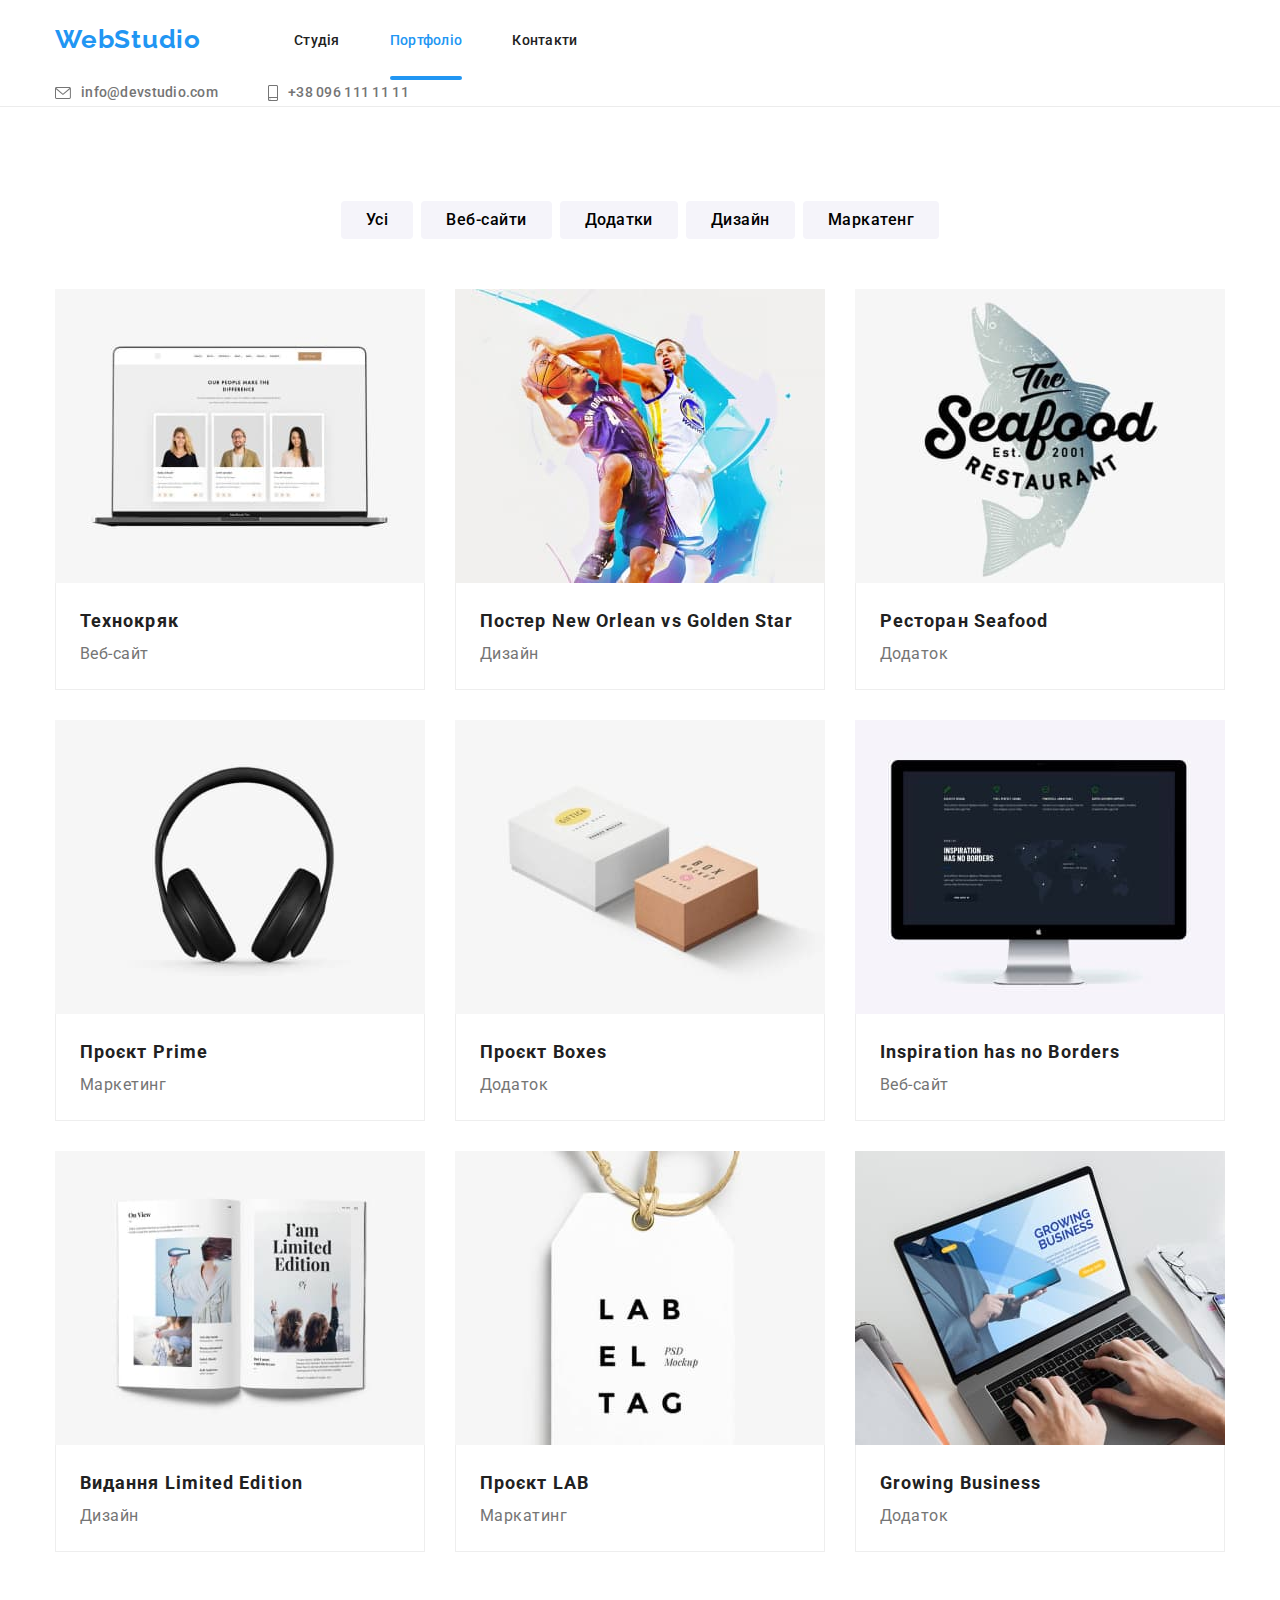
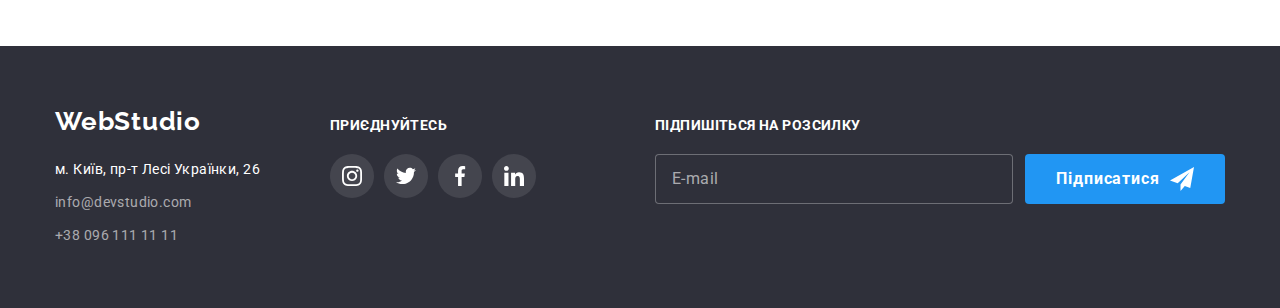
==== portfolio.html @ c521264d "копирует файлы дз" ====
<!DOCTYPE html>
<html lang="uk">

<head>
    <meta charset="UTF-8">
    <meta http-equiv="X-UA-Compatible" content="IE=edge">
    <meta name="viewport" content="width=device-width, initial-scale=1.0">
    <title>Portfolio</title>
    <link rel="preconnect" href="https://fonts.googleapis.com">
    <link rel="preconnect" href="https://fonts.gstatic.com" crossorigin>
    <link href="https://fonts.googleapis.com/css2?family=Raleway:wght@700&family=Roboto:wght@400;500;700;900&display=swap"
    rel="stylesheet">
    <link rel="stylesheet" href="https://cdnjs.cloudflare.com/ajax/libs/modern-normalize/1.1.0/modern-normalize.min.css">
    <link rel="stylesheet" href="./css/styles.css">
</head>

<body>
    <header class="header">
        <div class="container head">
            <nav class="navigation">
                <a href="./index.html" class="logo"><span class="logoweb">Web</span>Studio
                </a>
                <ul class="navigation-list">
                    <li class="navigation-item">
                        <a href="./index.html" class="navigation-link">Студія</a>
                    </li>
                    <li class="navigation-item">
                        <a href="./portfolio.html" class="navigation-link current">Портфоліо</a>
                    </li>
                    <li class="navigation-item">
                        <a href="" class="navigation-link">Контакти</a>
                    </li>
                </ul>
            </nav>
            <ul class="navigation-contact-list">
                <li class="navigation-contact-item">
                    <a href="mailto:info@devstudio.com" class="navigation-contact">
                        <svg class="contact-icon" width="16px" height="12px">
                            <use href="./images/symbol-defs.svg#envelope"></use>
                        </svg>
                        info@devstudio.com
                    </a>
                </li>
                <li>
                    <a href="tel:+380961111111" class="navigation-contact">
                        <svg class="contact-icon" width="10px" height="16px">
                            <use class="icon" href="./images/symbol-defs.svg#smartphone"></use>
                        </svg>
                        +38 096 111 11 11
                    </a>
                </li class="navigation-contact-item">
            </ul>
        </div>
    </header>
    <main>
        <section class="portfolio">
            <div class="container">
                <h1 class="visually-hidden">Портфоліо</h1>
                <!-- Список кнопок -->
                <ul class="button-list">
                    <li class="button-item" >
                        <button type="button" class="portfolio-button">Усі</button>
                    </li>
                    <li class="button-item" >
                        <button type="button" class="portfolio-button">Веб-сайти</button>
                    </li>
                    <li class="button-item" >
                        <button type="button" class="portfolio-button">Додатки</button>
                    </li>
                    <li class="button-item" >
                        <button type="button" class="portfolio-button">Дизайн</button>
                    </li>
                    <li class="button-item" >
                        <button type="button" class="portfolio-button">Маркатенг</button>
                    </li>
                </ul>
                <!-- Список портфолио -->
                <ul class="portfolio-list">
                    <li class="portfolio-item" >
                        <a href="" class="portfolio-link">
                            <div class="thumb">
                                <img src="./images/images-portfolio/img1.jpg" alt="Приклад веб-сайту Технокряк" width="370">
                                <p class="overlay">
                                    Ресурс пропонує комплексні пропозиції з різним рівнем функціоналу та сервісів. Все це дозволить відвідувачу отримати
                                    вичерпні відомості про компанію чи приватну особу.
                                </p>
                            </div>
                            
                            <div class="cards-dscr">
                                <h2 class="portfolio-title">
                                    Технокряк
                                </h2>
                                <p class="portfolio-desk">
                                    Веб-сайт
                                </p>
                            </div>
                        </a>
                    </li>

                    <li class="portfolio-item" >
                        <a href="" class="portfolio-link">
                            <div class="thumb">
                                <img src="./images/images-portfolio/img2.jpg" alt="Постер до баскетбольного матчу" width="370">
                                <p class="overlay">
                                    Ресурс пропонує комплексні пропозиції з різним рівнем функціоналу та сервісів. Все це дозволить відвідувачу отримати
                                    вичерпні відомості про компанію чи приватну особу.
                                </p>
                            </div>
                            
                            <div class="cards-dscr">
                                <h2 class="portfolio-title">
                                    Постер New Orlean vs Golden Star
                                </h2>
                                <p class="portfolio-desk">
                                    Дизайн
                                </p>
                            </div>
                        </a>
                    </li>

                    <li class="portfolio-item" >
                        <a href="" class="portfolio-link">
                            <div class="thumb">
                                <img src="./images/images-portfolio/img3.jpg" alt="Додаток ресторану морської кухні" width="370">
                                <p class="overlay">
                                    Ресурс пропонує комплексні пропозиції з різним рівнем функціоналу та сервісів. Все це дозволить відвідувачу отримати
                                    вичерпні відомості про компанію чи приватну особу.
                                </p>
                            </div>
                            
                            <div class="cards-dscr">
                                <h2 class="portfolio-title">
                                    Ресторан Seafood
                                </h2>
                                <p class="portfolio-desk">
                                    Додаток
                                </p>
                            </div>
                        </a>
                    </li>

                    <li class="portfolio-item" >
                        <a href="" class="portfolio-link">
                            <div class="thumb">
                                <img src="./images/images-portfolio/img4.jpg" alt="Приклад маркетингового проєкту" width="370">
                                <p class="overlay">
                                    Ресурс пропонує комплексні пропозиції з різним рівнем функціоналу та сервісів. Все це дозволить відвідувачу отримати
                                    вичерпні відомості про компанію чи приватну особу.
                                </p>
                            </div>
                            
                            <div class="cards-dscr">
                                <h2 class="portfolio-title">
                                    Проєкт Prime
                                </h2>
                                <p class="portfolio-desk">
                                    Маркетинг
                                </p>
                            </div>
                        </a>
                    </li>

                    <li class="portfolio-item" >
                        <a href="" class="portfolio-link">
                            <div class="thumb">
                                <img src="./images/images-portfolio/img5.jpg" alt="Додаток служби пакування" width="370">
                                <p class="overlay">
                                    Ресурс пропонує комплексні пропозиції з різним рівнем функціоналу та сервісів. Все це дозволить відвідувачу отримати
                                    вичерпні відомості про компанію чи приватну особу.
                                </p>
                            </div>
                            
                            <div class="cards-dscr">
                                <h2 class="portfolio-title">
                                    Проєкт Boxes
                                </h2>
                                <p class="portfolio-desk">
                                    Додаток
                                </p>
                            </div>
                        </a>
                    </li>

                    <li class="portfolio-item" >
                        <a href="" class="portfolio-link">
                            <div class="thumb">
                                <img src="./images/images-portfolio/img6.jpg" alt="Приклад веб-сайту" width="370">
                                <p class="overlay">
                                    Ресурс пропонує комплексні пропозиції з різним рівнем функціоналу та сервісів. Все це дозволить відвідувачу отримати
                                    вичерпні відомості про компанію чи приватну особу.
                                </p>
                            </div>
                            
                            <div class="cards-dscr">
                                <h2 class="portfolio-title">
                                    Inspiration has no Borders
                                </h2>
                                <p class="portfolio-desk">
                                    Веб-сайт
                                </p>
                            </div>
                            
                        </a>
                    </li>

                    <li class="portfolio-item" >
                        <a href="" class="portfolio-link">
                            <div class="thumb">
                                <img src="./images/images-portfolio/img7.jpg" alt="Дизайн для друкованного видання" width="370">
                                <p class="overlay">
                                    Ресурс пропонує комплексні пропозиції з різним рівнем функціоналу та сервісів. Все це дозволить відвідувачу отримати
                                    вичерпні відомості про компанію чи приватну особу.
                                </p>
                            </div>
                            
                            <div class="cards-dscr">
                                <h2 class="portfolio-title">
                                    Видання Limited Edition
                                </h2>
                                <p class="portfolio-desk">
                                    Дизайн
                                </p>
                            </div>
                            
                        </a>
                    </li>

                    <li class="portfolio-item" >
                        <a href="" class="portfolio-link">
                            <div class="thumb">
                                <img src="./images/images-portfolio/img8.jpg" alt="Приклад маркетингового проєкту" width="370">
                                <p class="overlay">
                                    Ресурс пропонує комплексні пропозиції з різним рівнем функціоналу та сервісів. Все це дозволить відвідувачу отримати
                                    вичерпні відомості про компанію чи приватну особу.
                                </p>
                            </div>
                            
                            <div class="cards-dscr">
                                <h2 class="portfolio-title">
                                    Проєкт LAB
                                </h2>
                                <p class="portfolio-desk">
                                    Маркатинг
                                </p>
                            </div>
                            
                        </a>
                    </li>

                    <li class="portfolio-item" >
                        <a href="" class="portfolio-link">
                            <div class="thumb">
                                <img src="./images/images-portfolio/img9.jpg" alt="Додаток для ведення бізнесу" width="370">
                                <p class="overlay">
                                    Ресурс пропонує комплексні пропозиції з різним рівнем функціоналу та сервісів. Все це дозволить відвідувачу отримати
                                    вичерпні відомості про компанію чи приватну особу.
                                </p>
                            </div>
                            
                            <div class="cards-dscr">
                                <h2 class="portfolio-title">
                                    Growing Business
                                </h2>
                                <p class="portfolio-desk">
                                    Додаток
                                </p>
                            </div>
                            
                        </a>
                    </li>
                </ul>
            </div>
        </section>
    </main>
    <footer class="footer">
        <div class="container footer-position">
            <div>
                <div class="footer-logo">
                    <a href="./index.html" class="logo logostudio-footer"><span class="logoweb">Web</span>Studio
                    </a>
                </div>
                <address>
                    <ul class="footer-list">
                        <li class="footer-item">
                            <a href="https://goo.gl/maps/nLfdXFzBwr1mePBf7" target="_blank" rel="nofollow" class="addres">м.
                                Київ, пр-т
                                Лесі Українки, 26</a>
                        </li>
                        <li class="footer-item">
                            <a href="mailto:info@devstudio.com" class="footer-contact">info@devstudio.com</a>
                        </li>
                        <li class="footer-item">
                            <a href="tel:+380961111111" class="footer-contact">+38 096 111 11 11</a>
                        </li>
                    </ul>
                </address>
            </div>
            <div class="footer-sm-block">
                <p class="list-title footer-sm ">Приєднуйтесь</p>
                <ul class="footer-sm-list">
                    <li class="sm-item">
                        <a class="sm-link footer-link" href="">
                            <svg width="20px" height="20px">
                                <use href="./images/symbol-defs.svg#instagram"></use>
                            </svg>
                        </a>
                    </li>
                    <li class="sm-item">
                        <a class="sm-link footer-link" href="">
                            <svg width="20px" height="20px">
                                <use href="./images/symbol-defs.svg#twitter"></use>
                            </svg>
                        </a>
                    </li>
                    <li class="sm-item">
                        <a class="sm-link footer-link" href="">
                            <svg width="20px" height="20px">
                                <use href="./images/symbol-defs.svg#facebook"></use>
                            </svg>
                        </a>
                    </li>
                    <li class="sm-item">
                        <a class="sm-link footer-link" href="">
                            <svg width="20px" height="20px">
                                <use href="./images/symbol-defs.svg#linkedin"></use>
                            </svg>
                        </a>
                    </li>
                </ul>
            </div>
            <form name="signup_form" autocomplete="off" class="footer-form">
                <p class="footer-form-title">Підпишіться на розсилку</p>
                <div class="lable-position">
                    <label for="">
                        <input type="email" name="email" placeholder="E-mail" class="footer-input" />
                    </label>
                    <button type="submit" class="footer-form-button">
                        Підписатися <svg width="24px" height="24px" class="send-icon">
                            <use href="./images/symbol-defs.svg#send"></use>
                        </svg>
                    </button>
                </div>
    
            </form>
    
        </div>
    </footer>
</body>

</html>
---- css/styles.css ----
:root {
    --title-color: #212121;
    --secondary-title-color: #ffffff;
    --accent-color: #2196F3;
    --text-color: #757575;
    --secondary-text-color :rgba(255, 255, 255, 0.6);
    --logo-color: #000000;
    --base-backgroud-color: #ffffff;
    --background-color: #F5F5F5;
    --secondary-background-color: #2F303A;
    --third-background-color: #F5F4FA;
    --header-border: #ECECEC;
    --cards-border: #eeeeee;
    --icon-color: #AFB1B8;
    --footer-bgc-icon: rgba(255, 255, 255, 0.1);
    --active-button: #188CE8;
    --services-bgc: rgba(47, 48, 58, 0.8);
    --overlay-bcg:rgba(33, 150, 243, 0.9);
    --close-button-border: rgba(0, 0, 0, 0.1);
    --backdrop: rgba(0, 0, 0, 0.2);
    --footer-form-border: rgba(255, 255, 255, 0.3);
    --modal-input-border: rgba(33, 33, 33, 0.2);
    --modal-textarea-placrholder: rgba(117, 117, 117, 0.5);
 }

body {
    font-family: 'Roboto', sans-serif;
    font-size: 14px;
    line-height: 1.71;
    letter-spacing: 0.03em;
    color: var(--text-color);
    background-color: var(--base-backgroud-color);
    
}
h1, h2, h3, h4, h5, h6 {
    margin: 0;
    padding: 0;
    
}
ul {
    margin: 0;
    padding: 0;
}
p {
   margin: 0;
   padding: 0;
    }

.section-list {
    list-style: none;
    
}

img {
    max-width: 100%;
    display: block;
}

.container {
    width: 1200px;
    padding-left: 15px;
    padding-right: 15px;
    margin-left: auto;
    margin-right: auto;
}

.section {
    padding-top: 94px;
    padding-bottom: 94px;
}

.visually-hidden {
    position: absolute;
    width: 1px;
    height: 1px;
    margin: -1px;
    border: 0;
    padding: 0;

    white-space: nowrap;
    clip-path: inset(100%);
    clip: rect(0 0 0 0);
    overflow: hidden;
}


 /* logo */

.logo {
    margin-right: 93px;
    font-weight: 700;
    font-size: 26px;
    line-height: 1.2;    
    letter-spacing: 0.03em;
    text-decoration: none;
    color: var(--logo-color) ;
    font-family: 'Raleway', sans-serif;
    color: var(--accent-color);
}
.logo__text {
    color: var(--logo-color);
}

.logo__text--inversion {
    color: var(--secondary-title-color) ;
}

/* heder */

.header {
    border-bottom: 1px solid var(--header-border);
}

.header__container {
    display: flex;
    align-items: center;

}

/* nav */

.navigation {
    display: flex;
    align-items: center;
}

.navigation-list {
    display: flex;
    list-style: none;
}


.navigation-item {
    margin-right: 50px;  
}

.navigation-item:last-child {
    margin-right: 0;
}

.navigation-link {
    display: block;
    padding-top: 32px;
    padding-bottom: 32px;
    font-weight: 500;
    font-size: 14px;
    line-height: 1.15;
    letter-spacing: 0.02em;
    text-decoration: none;
    color: var(--title-color) ;
    transition: color 250ms cubic-bezier(0.4, 0, 0.2, 1);
}

.navigation-contact-list {
    margin-left: auto;
    display: flex;
    list-style: none;
}

.navigation-contact-item:first-child {
    margin-right: 50px;
}

.navigation-contact {
    display: flex;
    padding: 5px 0;
    align-items: center;
    font-weight: 500;
    font-size: 14px;
    line-height: 1.14;
    letter-spacing: 0.02em;
    text-decoration: none;
    color: var(--text-color);
    transition: color 250ms cubic-bezier(0.4, 0, 0.2, 1);
}
.contact-icon {
    margin-right: 10px;
    fill: currentColor;
}

.navigation-link:hover,
.navigation-link:focus,
.navigation-contact:hover,
.navigation-contact:focus
{
color: var(--accent-color) ;


}

.navigation-link.current {
    position: relative;
    color: var(--accent-color);
}

.navigation-link.current::after {
    content: "";
    position: absolute;
    bottom: 0;

    display: block;
    width: 100%;
    height: 4px;

    background-color: var(--accent-color);
    border-radius: 2px;

}



/* hero */

.section.hero {
    height: 600px;
    max-width: 1600px;
    margin-left: auto;
    margin-right: auto;
    padding-top: 200px;
    padding-bottom: 200px;
    text-align: center;
    background-color: var(--secondary-background-color) ;
    background-image: linear-gradient(to right, rgba(47, 48, 58, 0.4), rgba(47, 48, 58, 0.4) ), url(../images/bcg-img.jpg);
    background-size: cover;
    background-repeat: no-repeat;
    background-position: center;
    
}
.hero-title {
    width: 692px;
    margin-left: auto;
    margin-right: auto;
    margin-bottom: 30px;
    
    font-weight: 900;
    font-size: 44px;
    line-height: 1.36;    
    text-align: center;
    letter-spacing: 0.06em;
    text-transform: uppercase;
    
    color: var(--secondary-title-color) ;
}

.hero-button {
    padding: 10px 32px;

    font-family: inherit;
    font-weight: 700;
    font-size: 16px;
    line-height: 1.88;    
    letter-spacing: 0.06em;
    color: var(--secondary-title-color) ;
    background-color: var(--accent-color);

    border: none;
    border-radius: 4px;
    cursor: pointer;

    transition: background-color 250ms cubic-bezier(0.4, 0, 0.2, 1), box-shadow
    250ms cubic-bezier(0.4, 0, 0.2, 1);
}

.hero-button:hover,
.hero-button:focus {
    box-shadow: 0px 4px 4px rgba(0, 0, 0, 0.15);
    background-color: var(--active-button);
    
}




/* section */

.section-list{
    display: flex;
    gap: 30px;
    
    
}   

.section-item {
    width: 270px;
}

.section-icon{
    display: flex;
    align-items: center;
    justify-content: center;
    width: 270px;
    height: 120px;
    margin-bottom: 30px;
    background-color: var(--third-background-color); 
    border-radius: 4px;
    
}


.section-title {
    margin-bottom: 50px;

    font-weight: 700;
    font-size: 36px;
    line-height: 1.16;
    text-align: center;
    letter-spacing: 0.03em;
    color: var(--title-color);
    
}

.list-title {
    margin-bottom: 10px;

    font-weight: 700;
    font-size: 14px;
    line-height: 1.14;
    letter-spacing: 0.03em;
    text-transform: uppercase;
    color: var(--title-color);
    
}

.section.skill {
    padding-top: 0;
}
.skill-item {
    position: relative;
}

.services {
    width: 100%;
    height: 70px;
    display: flex;
    align-items: center;
    justify-content: center;

    font-weight: 700;
    font-size: 14px;
    line-height: 1.14;
    letter-spacing: 0.03em;
    text-transform: uppercase;
    color: var(--secondary-title-color);
    background-color: var(--services-bgc);

    position: absolute;
    bottom: 0;
    left: 0;
}

.section.worker {
    background-color: var(--third-background-color);
}

.worker-title {
    margin-top: 30px;    
    margin-bottom: 10px;

    font-weight: 500;
    font-size: 16px;
    line-height: 1.19;        
    letter-spacing: 0.03em;
    color: var(--title-color);
}

.worker-item {
    text-align: center;

    background-color: var(--base-backgroud-color);

    box-shadow: 0px 1px 3px rgba(0, 0, 0, 0.12), 0px 1px 1px rgba(0, 0, 0, 0.14), 0px 2px 1px rgba(0, 0, 0, 0.2);
    border-radius: 0px 0px 4px 4px;
}

.worker-desc {
    margin-bottom: 16px;
    font-size: 16px;
    line-height: 1.18;
    letter-spacing: 0.03em;
}

.sm-list {
    list-style: none;
    display: flex;
    justify-content: center;
    gap: 10px;
    margin-bottom: 30px;
    
}


.sm-link {
    display: flex;
    justify-content: center;
    align-items: center;
    width: 44px;
    height: 44px;
    border-radius: 50%;
    text-decoration: none;
    fill: var(--icon-color);

    transition: background-color 250ms cubic-bezier(0.4, 0, 0.2, 1),
                fill 250ms cubic-bezier(0.4, 0, 0.2, 1);
}

.sm-link:hover,
.sm-link:focus {
    background-color: var(--accent-color);
    fill: var(--secondary-title-color);
    
}

.client-list {
    list-style: none;
    display: flex;
    justify-content: center;
    gap: 30px;
}

.client-link {
    display: flex;
    justify-content: center;
    align-items: center;
    width: 170px;
    height: 92px;
    text-decoration: none;
    border: 1px solid var(--icon-color);
    border-radius: 4px;
    fill: var(--icon-color);
    transition: fill 250ms cubic-bezier(0.4, 0, 0.2, 1), 
                border 250ms cubic-bezier(0.4, 0, 0.2, 1);
    }

.client-link:hover,
.client-link:focus {
    fill: var(--accent-color);
    border: 1px solid var(--accent-color);
}

/* footer */

.footer {
    padding: 60px 0;
    background-color: var(--secondary-background-color) ;
}

.footer-logo {
    display: inline-block;
    margin-bottom: 20px;

}
.footer-list {
    display: inline-block;
    list-style: none;
}

.footer-item {
    margin-bottom: 9px;
}

.footer-item:last-child {
    margin-bottom: 0;
}

.logo.logostudio-footer {
    margin-right: 0;

    color: var(--secondary-title-color) ;
}

.addres {
    font-style: normal;
    text-decoration: none;

    color: var(--secondary-title-color) ;
    transition: color 250ms cubic-bezier(0.4, 0, 0.2, 1);
}

.footer-contact {
    display: inline-block;
    font-style: normal;
    text-decoration: none;

    color: var(--secondary-text-color);
    transition: color 250ms cubic-bezier(0.4, 0, 0.2, 1);
}
.addres:hover,
.footer-contact:hover,
.addres:focus,
.footer-contact:focus
{
 color: var(--accent-color);

}

.list-title.footer-sm {
    margin-bottom: 20px;
    color: var(--base-backgroud-color);
}

.footer-sm-list {
    list-style: none;
    display: flex;
    gap: 10px;
}
.sm-link.footer-link {
    background-color: var(--footer-bgc-icon);
    fill: var(--base-backgroud-color);
    transition: background-color 250ms cubic-bezier(0.4, 0, 0.2, 1);
}

.sm-link.footer-link:hover,
.sm-link.footer-link:focus {
    background-color: var(--accent-color);
}

.container.footer-position {
    display: flex;
    align-items: baseline;
}
.footer-sm-block {
    margin-left: 70px;
}

.footer-form {
    margin-left: auto;
}
.footer-form-title {
    margin-bottom: 20px;

    font-weight: 700;
    font-size: 14px;
    line-height: 1.14;
    letter-spacing: 0.03em;
    text-transform: uppercase;
    color: var(--secondary-title-color);
}

.footer-input {
    width: 358px;
    height: 50px;

    padding-left: 16px;
    padding-right: 16px;
    border: 1px solid var(--footer-form-border);
    border-radius: 4px;
    background-color: var(--secondary-background-color);
    color: var(--secondary-title-color);
    transition: border 250ms cubic-bezier(0.4, 0, 0.2, 1);
}

.footer-input:focus {
    outline: none;
    border: 1px solid var(--accent-color);
}

.footer-input::placeholder {
    font-size: 16px;
    line-height: 1.25;
    letter-spacing: 0.03em;

    color: var(--secondary-text-color);
}

.lable-position {
    display: flex;
}

.footer-form-button {
    display: flex;
    align-items: center;
    justify-content: center;

    margin-left: 12px;
    width: 200px;
    height: 50px;
    padding: 0;

    font-weight: 700;
    line-height: 1.88;
    letter-spacing: 0.06em;
    font-size: 16px;
    background-color: var(--accent-color);
    color: var(--secondary-title-color);
    border-radius: 4px;
    border: none;
    fill: var(--secondary-title-color);

    transition: background-color 250ms cubic-bezier(0.4, 0, 0.2, 1),
                box-shadow 250ms cubic-bezier(0.4, 0, 0.2, 1);
    cursor: pointer;
}

 
 .send-icon {
    margin-left: 10px;
 }
 

 .footer-form-button:hover,
 .footer-form-button:focus {
     box-shadow: 0px 4px 4px rgba(0, 0, 0, 0.15);
     background-color: var(--active-button);
 }

/* Portfolio */

.portfolio {
    padding-bottom: 94px;
    padding-top: 94px;
}

.portfolio-main-title {
    color: var(--title-color);
}

.button-list,
.portfolio-list {
    list-style: none;
}

.button-list {
    display: flex;

    padding-bottom: 50px;
    justify-content: center;
}

.button-item {
    margin-right: 8px;
}

.button-item:last-child {
    margin-right: 0;
}

.portfolio-button {
    padding: 6px 25px;

    font-family: inherit;
    font-weight: 500;
    font-size: 16px;
    line-height: 1.62;    
    text-align: center;
    letter-spacing: 0.03em;

    background-color: var(--third-background-color);

    cursor: pointer;
    border: none;
    border-radius: 4px;

    transition: color 250ms cubic-bezier(0.4, 0, 0.2, 1),
                background-color 250ms cubic-bezier(0.4, 0, 0.2, 1),
                box-shadow 250ms cubic-bezier(0.4, 0, 0.2, 1);
}

  .portfolio-button:hover,
  .portfolio-button:focus
   {
    color: var(--secondary-title-color) ;
    background-color: var(--accent-color);
    box-shadow: 0px 3px 1px rgba(0, 0, 0, 0.1), 0px 1px 2px rgba(0, 0, 0, 0.08), 0px 2px 2px rgba(0, 0, 0, 0.12);
    

}

.portfolio-list {
    display: flex;
    flex-wrap: wrap;

}

.portfolio-item {
    width: calc((100% - 60px) / 3 );
    margin-right: 30px;
    margin-bottom: 30px; 
}

.portfolio-item:nth-child(3n) {
    margin-right: 0;
}

.portfolio-item:nth-last-child(-n+3) {
    margin-bottom: 0;
}


.portfolio-title {
    font-weight: 700;
    font-size: 18px;
    line-height: 2;    
    letter-spacing: 0.06em;
    color: var(--title-color);
    
}

.portfolio-desk {
    font-size: 16px;
    line-height: 1.88;    
    letter-spacing: 0.03em;
    color: var(--text-color);
}

.cards-dscr {
   padding: 20px 0 20px 24px ;
    border-left: 1px solid var(--cards-border);
    border-right: 1px solid var(--cards-border);
    border-bottom: 1px solid var(--cards-border);
}

.portfolio-link {
    display: block;
    text-decoration: none;
    transition: box-shadow 250ms cubic-bezier(0.4, 0, 0.2, 1);
}
.portfolio-link:hover,
.portfolio-link:focus {
    box-shadow: 0px 1px 1px rgba(0, 0, 0, 0.12), 0px 4px 4px rgba(0, 0, 0, 0.06), 1px 4px 6px rgba(0, 0, 0, 0.16);
    
}

.thumb {
    position: relative;
    overflow: hidden;
}

.overlay {
    position: absolute;
    left: 0;
    top: 0;

    display: flex;
    justify-content: center;
    align-items: center;
    width: 100%;
    height: 100%;
    padding: 0 24px;

    font-size: 18px;
    line-height: 1.56;
    letter-spacing: 0.03em;
    color: var(--secondary-title-color);
    background-color: var(--overlay-bcg);
    
    opacity: 0;
    transform: translatey(100%);
    transition: transform 250ms cubic-bezier(0.4, 0, 0.2, 1),
                opacity 250ms cubic-bezier(0.4, 0, 0.2, 1);
}

.portfolio-link:hover .overlay {
    transform: translatey(0);
    opacity: 1;
}

/* Модальное окно */

.backdrop{
    position: fixed;
    top: 0;
    left: 0;
    width: 100%; 
    height: 100%;

    background: var(--backdrop);
    opacity: 1;
    transition: opacity 250ms cubic-bezier(0.4, 0, 0.2, 1);
    
}

.backdrop.is-hidden {
    visibility: visible;
    opacity: 0;
    pointer-events: none;
}

.backdrop.is-hidden .modal {
    transform: translate(-50%, -50%) translatey(50%);
}

.modal {
    position: absolute;
    top: 50%;
    left: 50%;
   

    min-width: 528px ;
    min-height: 581px ;

    background: var(--base-backgroud-color);
    box-shadow: 0px 1px 3px rgba(0, 0, 0, 0.12), 0px 1px 1px rgba(0, 0, 0, 0.14), 0px 2px 1px rgba(0, 0, 0, 0.2);
    border-radius: 4px;
    transform: translate(-50%, -50%) translatey(0);
    transition: transform 250ms cubic-bezier(0.4, 0, 0.2, 1);

}

.close-button {
    position: absolute;
    right: 8px;
    top: 8px;

    display: flex;
    align-items: center;
    justify-content: center;
    width: 30px;
    height: 30px;
    background-color: var(--base-backgroud-color);
    border: 1px solid var(--close-button-border);
    border-radius: 50%;
    transition:  fill 250ms cubic-bezier(0.4, 0, 0.2, 1);
    cursor: pointer;
}
.close-button:hover,
.close-button:focus
 {
    fill: var(--accent-color);
    
}

.modal-title {
    display: block;
    margin-bottom: 12px;
    font-weight: 700;
    font-size: 20px;
    line-height: 1.15;
    text-align: center;
    letter-spacing: 0.03em;
    
    color: var(--title-color);
}

.modal-form {
    padding: 40px;
}
.modal-label {
    display: block;
    margin-top: 10px;
}
.modal-title + .modal-label {
    margin-top: 0;
}

.modal-input {
    display: block;
    width: 100%;
    height: 40px;
    padding-left: 42px;
    padding-right: 42px;
    border: 1px solid var(--modal-input-border);
    border-radius: 4px;
    transition: border 250ms cubic-bezier(0.4, 0, 0.2, 1);
}

.modal-label:focus-within .modal-input {
    outline: none;
    border: 1px solid var(--accent-color);
}

.input-position{
    position: relative;
}
.modal-icon {
    position: absolute;
    top: 50%;
    left: 12px;
    transform: translateY(-50%);
    transition: fill 250ms cubic-bezier(0.4, 0, 0.2, 1);
}

.modal-label:focus-within .modal-icon {
    fill: var(--accent-color);
}

.modal-input.textarea {
    resize: none;
    height: 120px;
    padding: 12px 16px ;
   
}

.modal-input.textarea::placeholder {
    font-weight: 400;
    font-size: 12px;
    line-height: 1.16;
    letter-spacing: 0.01em;
    
    color: var(--modal-textarea-placrholder);
}

.checkbox {
    position: absolute;
    width: 1px;
    height: 1px;
    margin: -1px;
    border: 0;
    padding: 0;
    
    white-space: nowrap;
    clip-path: inset(100%);
    clip: rect(0 0 0 0);
    overflow: hidden;
}

.checkbox-label {
    position: relative;
    display: flex;
    align-items: center;
    justify-content: center;

    margin-top: 20px;

}

.check-icon, .vector-icon {
    position: absolute;
    top: 50%;
    left: 10px;
    transform: translateY(-50%);
    
}
.check-icon {
    opacity: 0;
    transition: opacity 250ms cubic-bezier(0.4, 0, 0.2, 1);
}
.checkbox:checked ~ .check-icon {
    opacity: 1;
}
.checkbox:checked~.vector-icon {
    opacity: 0;
}

.checkbox-link {
    position: relative;
    text-decoration: none;
    display:block;
    margin-left: 5px;
    color: var(--accent-color);
}

.checkbox-link::after {
    content: "";
    position: absolute;
    left: 0;
    bottom: 5px;
    width: 100%;
    height: 1px;
    background-color: var(--accent-color);
}

.modal-button-position {
    display: flex;
    align-items: center;
    justify-content: center;
 }
.modal-button {
    margin-top: 30px;
    padding: 0;
    
    width: 200px;
    height: 50px;

    font-weight: 700;
    line-height: 1.88;
    letter-spacing: 0.06em;
    font-size: 16px;
    background-color: var(--accent-color);
   color: var(--secondary-title-color);
    border-radius: 4px;
    border: none;
    
    transition: background-color 250ms cubic-bezier(0.4, 0, 0.2, 1),
            box-shadow 250ms cubic-bezier(0.4, 0, 0.2, 1);
    cursor: pointer;
}

    .modal-button:hover,
    .modal-button:focus {
        box-shadow: 0px 4px 4px rgba(0, 0, 0, 0.15);
        background-color: var(--active-button);
    }
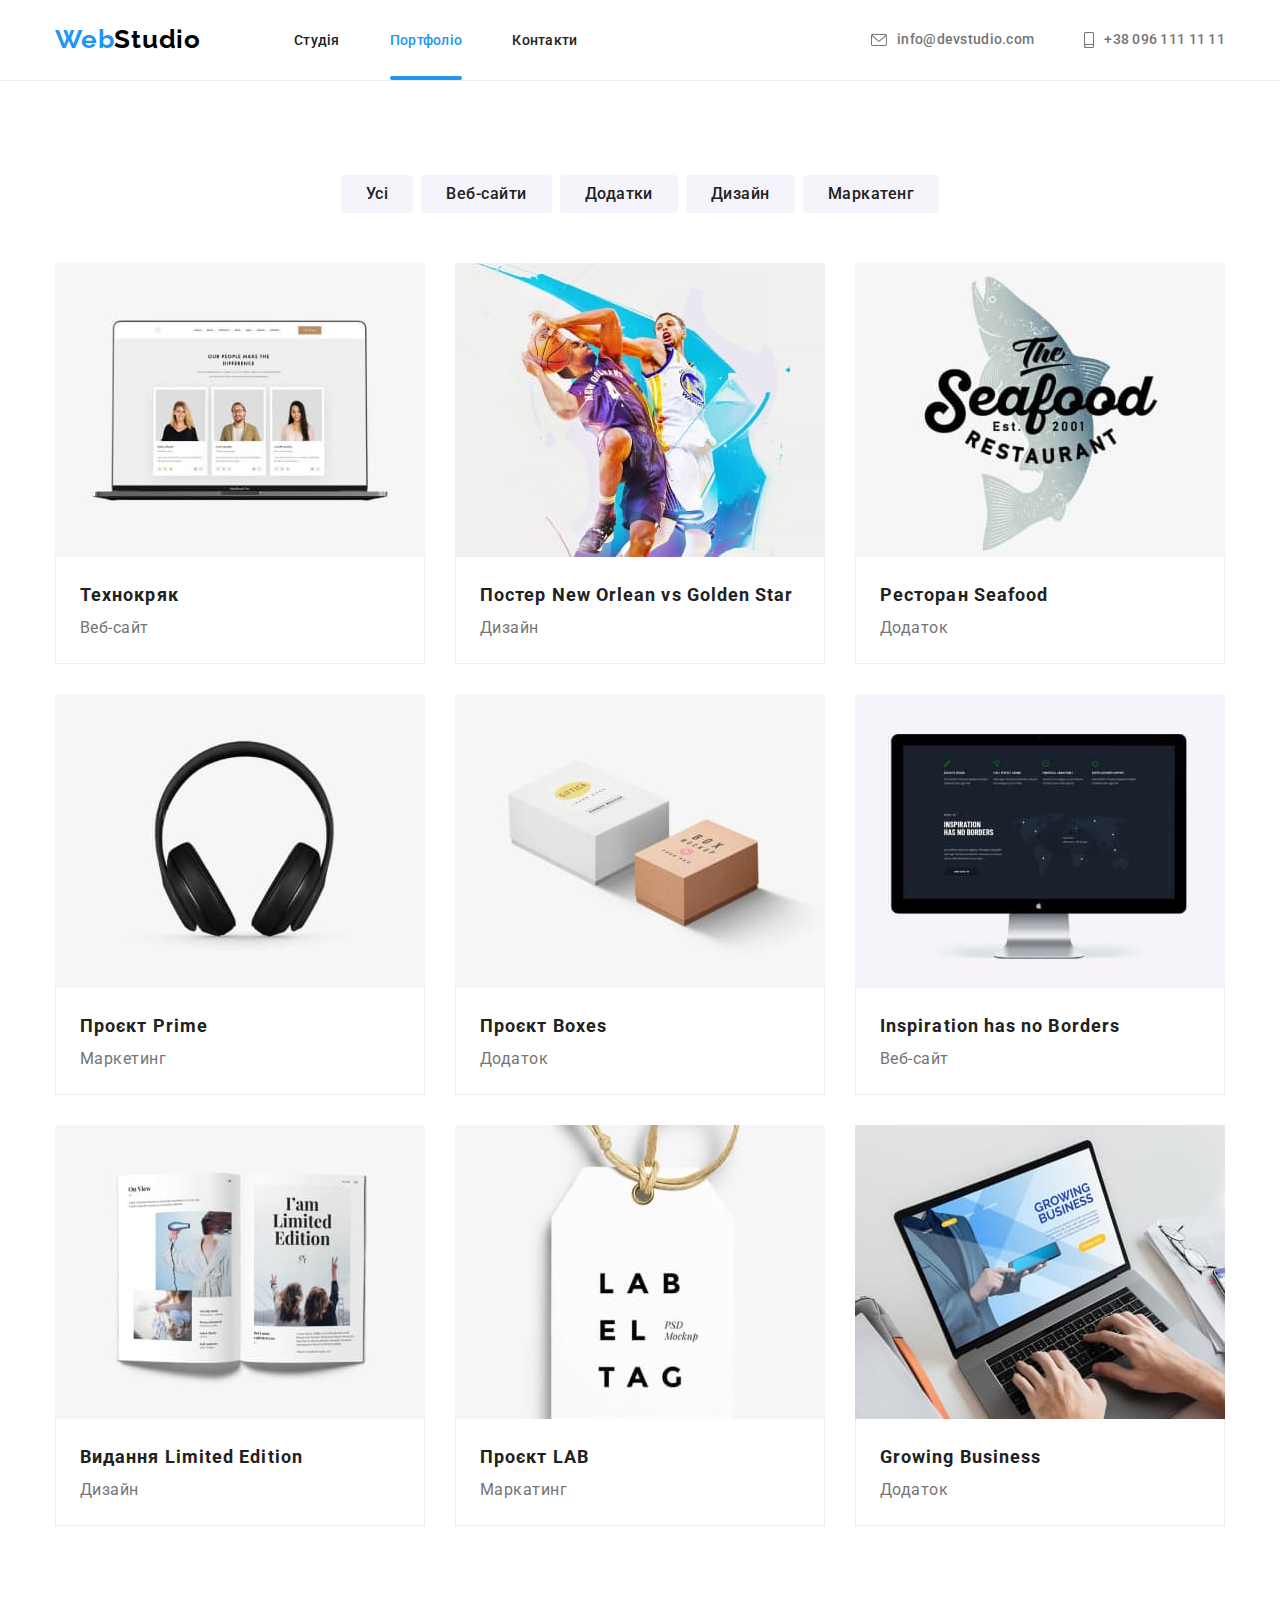
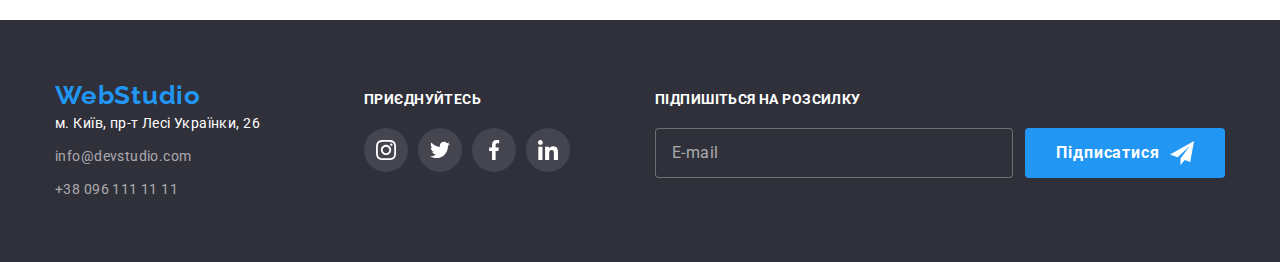
==== commit e6a4de33: "оформляет по БЭМ кнопки" ====
--- a/portfolio.html
+++ b/portfolio.html
@@ -16,39 +16,39 @@
 
 <body>
     <header class="header">
-        <div class="container head">
+        <div class="container header__container">
             <nav class="navigation">
-                <a href="./index.html" class="logo"><span class="logoweb">Web</span>Studio
+                <a href="./index.html" class="logo">Web<span class="logo__text">Studio</span>
                 </a>
-                <ul class="navigation-list">
-                    <li class="navigation-item">
-                        <a href="./index.html" class="navigation-link">Студія</a>
-                    </li>
-                    <li class="navigation-item">
-                        <a href="./portfolio.html" class="navigation-link current">Портфоліо</a>
-                    </li>
-                    <li class="navigation-item">
-                        <a href="" class="navigation-link">Контакти</a>
+                <ul class="navigation__list">
+                    <li class="navigation__item">
+                        <a href="./index.html" class="navigation__link ">Студія</a>
+                    </li>
+                    <li class="navigation__item">
+                        <a href="./portfolio.html" class="navigation__link navigation__link--current">Портфоліо</a>
+                    </li>
+                    <li class="navigation__item">
+                        <a href="" class="navigation__link">Контакти</a>
                     </li>
                 </ul>
             </nav>
-            <ul class="navigation-contact-list">
-                <li class="navigation-contact-item">
-                    <a href="mailto:info@devstudio.com" class="navigation-contact">
-                        <svg class="contact-icon" width="16px" height="12px">
+            <ul class="contact">
+                <li class="contact__item">
+                    <a href="mailto:info@devstudio.com" class="contact__link">
+                        <svg class="contact__icon" width="16px" height="12px">
                             <use href="./images/symbol-defs.svg#envelope"></use>
                         </svg>
                         info@devstudio.com
                     </a>
                 </li>
-                <li>
-                    <a href="tel:+380961111111" class="navigation-contact">
-                        <svg class="contact-icon" width="10px" height="16px">
-                            <use class="icon" href="./images/symbol-defs.svg#smartphone"></use>
+                <li class="navigation-contact-item">
+                    <a href="tel:+380961111111" class="contact__link">
+                        <svg class="contact__icon" width="10px" height="16px">
+                            <use href="./images/symbol-defs.svg#smartphone"></use>
                         </svg>
                         +38 096 111 11 11
                     </a>
-                </li class="navigation-contact-item">
+                </li>
             </ul>
         </div>
     </header>
@@ -334,7 +334,7 @@
                     <label for="">
                         <input type="email" name="email" placeholder="E-mail" class="footer-input" />
                     </label>
-                    <button type="submit" class="footer-form-button">
+                    <button type="submit" class="button footer-form-button">
                         Підписатися <svg width="24px" height="24px" class="send-icon">
                             <use href="./images/symbol-defs.svg#send"></use>
                         </svg>
--- a/css/styles.css
+++ b/css/styles.css
@@ -87,6 +87,7 @@
  /* logo */
 
 .logo {
+    display: inline-block;
     margin-right: 93px;
     font-weight: 700;
     font-size: 26px;
@@ -105,6 +106,12 @@
     color: var(--secondary-title-color) ;
 }
 
+.footer__logo {
+    margin-bottom: 20px;
+    margin-right: 0;
+}
+
+
 /* heder */
 
 .header {
@@ -124,21 +131,21 @@
     align-items: center;
 }
 
-.navigation-list {
+.navigation__list {
     display: flex;
     list-style: none;
 }
 
 
-.navigation-item {
+.navigation__item {
     margin-right: 50px;  
 }
 
-.navigation-item:last-child {
+.navigation__item:last-child {
     margin-right: 0;
 }
 
-.navigation-link {
+.navigation__link {
     display: block;
     padding-top: 32px;
     padding-bottom: 32px;
@@ -151,17 +158,36 @@
     transition: color 250ms cubic-bezier(0.4, 0, 0.2, 1);
 }
 
-.navigation-contact-list {
+.navigation__link--current {
+    position: relative;
+    color: var(--accent-color);
+}
+
+.navigation__link--current::after {
+    content: "";
+    position: absolute;
+    bottom: 0;
+
+    display: block;
+    width: 100%;
+    height: 4px;
+
+    background-color: var(--accent-color);
+    border-radius: 2px;
+
+}
+/* contact */
+.contact {
     margin-left: auto;
     display: flex;
     list-style: none;
 }
 
-.navigation-contact-item:first-child {
+.contact__item:first-child {
     margin-right: 50px;
 }
 
-.navigation-contact {
+.contact__link {
     display: flex;
     padding: 5px 0;
     align-items: center;
@@ -173,45 +199,23 @@
     color: var(--text-color);
     transition: color 250ms cubic-bezier(0.4, 0, 0.2, 1);
 }
-.contact-icon {
+.contact__icon {
     margin-right: 10px;
     fill: currentColor;
 }
 
-.navigation-link:hover,
-.navigation-link:focus,
-.navigation-contact:hover,
-.navigation-contact:focus
-{
-color: var(--accent-color) ;
-
-
-}
-
-.navigation-link.current {
-    position: relative;
-    color: var(--accent-color);
-}
-
-.navigation-link.current::after {
-    content: "";
-    position: absolute;
-    bottom: 0;
-
-    display: block;
-    width: 100%;
-    height: 4px;
-
-    background-color: var(--accent-color);
-    border-radius: 2px;
-
+.navigation__link:hover,
+.navigation__link:focus,
+.contact__link:hover,
+.contact__link:focus {
+    color: var(--accent-color) ;
 }
 
 
 
 /* hero */
 
-.section.hero {
+.section__hero {
     height: 600px;
     max-width: 1600px;
     margin-left: auto;
@@ -226,7 +230,7 @@
     background-position: center;
     
 }
-.hero-title {
+.hero__title {
     width: 692px;
     margin-left: auto;
     margin-right: auto;
@@ -242,33 +246,131 @@
     color: var(--secondary-title-color) ;
 }
 
-.hero-button {
-    padding: 10px 32px;
+/* buttons */
+
+.button {
+    width: 200px;
+    height: 50px;
 
     font-family: inherit;
     font-weight: 700;
     font-size: 16px;
-    line-height: 1.88;    
+    line-height: 1.88;
     letter-spacing: 0.06em;
-    color: var(--secondary-title-color) ;
-    background-color: var(--accent-color);
 
     border: none;
     border-radius: 4px;
     cursor: pointer;
-
-    transition: background-color 250ms cubic-bezier(0.4, 0, 0.2, 1), box-shadow
-    250ms cubic-bezier(0.4, 0, 0.2, 1);
-}
-
-.hero-button:hover,
-.hero-button:focus {
+    color: var(--secondary-title-color);
+    background-color: var(--accent-color);
+    transition: background-color 250ms cubic-bezier(0.4, 0, 0.2, 1),
+                box-shadow 250ms cubic-bezier(0.4, 0, 0.2, 1);
+}
+
+.button:hover,
+.button:focus {
     box-shadow: 0px 4px 4px rgba(0, 0, 0, 0.15);
     background-color: var(--active-button);
     
 }
 
-
+.footer-form-button {
+    display: flex;
+    align-items: center;
+    justify-content: center;
+
+    margin-left: 12px;
+    padding: 0;
+
+    fill: var(--secondary-title-color);
+}
+
+ .send-icon {
+     margin-left: 10px;
+ }
+
+.button-list {
+    display: flex;
+
+    padding-bottom: 50px;
+    justify-content: center;
+    list-style: none;
+}
+
+.button-item {
+    margin-right: 8px;
+}
+
+.button-item:last-child {
+    margin-right: 0;
+}
+
+.portfolio-button {
+    display: inline-block;
+    padding: 6px 25px;
+
+    font-weight: 500;
+    font-size: 16px;
+    line-height: 1.62;
+    text-align: center;
+    letter-spacing: 0.03em;
+    color: var(--title-color);
+    background-color: var(--third-background-color);
+    border: none;
+    border-radius: 4px;
+    cursor: pointer;
+
+    transition: color 250ms cubic-bezier(0.4, 0, 0.2, 1),
+        background-color 250ms cubic-bezier(0.4, 0, 0.2, 1),
+        box-shadow 250ms cubic-bezier(0.4, 0, 0.2, 1);
+}
+
+.portfolio-button:hover,
+.portfolio-button:focus {
+    color: var(--secondary-title-color);
+    background-color: var(--accent-color);
+    box-shadow: 0px 3px 1px rgba(0, 0, 0, 0.1), 0px 1px 2px rgba(0, 0, 0, 0.08), 0px 2px 2px rgba(0, 0, 0, 0.12);
+
+
+}
+
+.close-button {
+    position: absolute;
+    right: 8px;
+    top: 8px;
+
+    display: flex;
+    align-items: center;
+    justify-content: center;
+    width: 30px;
+    height: 30px;
+    background-color: var(--base-backgroud-color);
+    border: 1px solid var(--close-button-border);
+    border-radius: 50%;
+    transition: fill 250ms cubic-bezier(0.4, 0, 0.2, 1);
+    cursor: pointer;
+}
+
+.close-button:hover,
+.close-button:focus {
+    background-color: var(--base-backgroud-color);
+    fill: var(--accent-color);
+    box-shadow:none;
+}
+
+.modal-button-position {
+    display: flex;
+    align-items: center;
+    justify-content: center;
+}
+
+.modal-button {
+    margin-top: 30px;
+    padding: 0;
+
+    width: 200px;
+    height: 50px;
+}
 
 
 /* section */
@@ -444,11 +546,7 @@
     background-color: var(--secondary-background-color) ;
 }
 
-.footer-logo {
-    display: inline-block;
-    margin-bottom: 20px;
-
-}
+
 .footer-list {
     display: inline-block;
     list-style: none;
@@ -460,12 +558,6 @@
 
 .footer-item:last-child {
     margin-bottom: 0;
-}
-
-.logo.logostudio-footer {
-    margin-right: 0;
-
-    color: var(--secondary-title-color) ;
 }
 
 .addres {
@@ -566,43 +658,8 @@
     display: flex;
 }
 
-.footer-form-button {
-    display: flex;
-    align-items: center;
-    justify-content: center;
-
-    margin-left: 12px;
-    width: 200px;
-    height: 50px;
-    padding: 0;
-
-    font-weight: 700;
-    line-height: 1.88;
-    letter-spacing: 0.06em;
-    font-size: 16px;
-    background-color: var(--accent-color);
-    color: var(--secondary-title-color);
-    border-radius: 4px;
-    border: none;
-    fill: var(--secondary-title-color);
-
-    transition: background-color 250ms cubic-bezier(0.4, 0, 0.2, 1),
-                box-shadow 250ms cubic-bezier(0.4, 0, 0.2, 1);
-    cursor: pointer;
-}
 
  
- .send-icon {
-    margin-left: 10px;
- }
- 
-
- .footer-form-button:hover,
- .footer-form-button:focus {
-     box-shadow: 0px 4px 4px rgba(0, 0, 0, 0.15);
-     background-color: var(--active-button);
- }
-
 /* Portfolio */
 
 .portfolio {
@@ -614,61 +671,10 @@
     color: var(--title-color);
 }
 
-.button-list,
 .portfolio-list {
+    display: flex;
+    flex-wrap: wrap;
     list-style: none;
-}
-
-.button-list {
-    display: flex;
-
-    padding-bottom: 50px;
-    justify-content: center;
-}
-
-.button-item {
-    margin-right: 8px;
-}
-
-.button-item:last-child {
-    margin-right: 0;
-}
-
-.portfolio-button {
-    padding: 6px 25px;
-
-    font-family: inherit;
-    font-weight: 500;
-    font-size: 16px;
-    line-height: 1.62;    
-    text-align: center;
-    letter-spacing: 0.03em;
-
-    background-color: var(--third-background-color);
-
-    cursor: pointer;
-    border: none;
-    border-radius: 4px;
-
-    transition: color 250ms cubic-bezier(0.4, 0, 0.2, 1),
-                background-color 250ms cubic-bezier(0.4, 0, 0.2, 1),
-                box-shadow 250ms cubic-bezier(0.4, 0, 0.2, 1);
-}
-
-  .portfolio-button:hover,
-  .portfolio-button:focus
-   {
-    color: var(--secondary-title-color) ;
-    background-color: var(--accent-color);
-    box-shadow: 0px 3px 1px rgba(0, 0, 0, 0.1), 0px 1px 2px rgba(0, 0, 0, 0.08), 0px 2px 2px rgba(0, 0, 0, 0.12);
-    
-
-}
-
-.portfolio-list {
-    display: flex;
-    flex-wrap: wrap;
-
 }
 
 .portfolio-item {
@@ -794,29 +800,6 @@
     transform: translate(-50%, -50%) translatey(0);
     transition: transform 250ms cubic-bezier(0.4, 0, 0.2, 1);
 
-}
-
-.close-button {
-    position: absolute;
-    right: 8px;
-    top: 8px;
-
-    display: flex;
-    align-items: center;
-    justify-content: center;
-    width: 30px;
-    height: 30px;
-    background-color: var(--base-backgroud-color);
-    border: 1px solid var(--close-button-border);
-    border-radius: 50%;
-    transition:  fill 250ms cubic-bezier(0.4, 0, 0.2, 1);
-    cursor: pointer;
-}
-.close-button:hover,
-.close-button:focus
- {
-    fill: var(--accent-color);
-    
 }
 
 .modal-title {
@@ -949,34 +932,4 @@
     background-color: var(--accent-color);
 }
 
-.modal-button-position {
-    display: flex;
-    align-items: center;
-    justify-content: center;
- }
-.modal-button {
-    margin-top: 30px;
-    padding: 0;
-    
-    width: 200px;
-    height: 50px;
-
-    font-weight: 700;
-    line-height: 1.88;
-    letter-spacing: 0.06em;
-    font-size: 16px;
-    background-color: var(--accent-color);
-   color: var(--secondary-title-color);
-    border-radius: 4px;
-    border: none;
-    
-    transition: background-color 250ms cubic-bezier(0.4, 0, 0.2, 1),
-            box-shadow 250ms cubic-bezier(0.4, 0, 0.2, 1);
-    cursor: pointer;
-}
-
-    .modal-button:hover,
-    .modal-button:focus {
-        box-shadow: 0px 4px 4px rgba(0, 0, 0, 0.15);
-        background-color: var(--active-button);
-    }
+
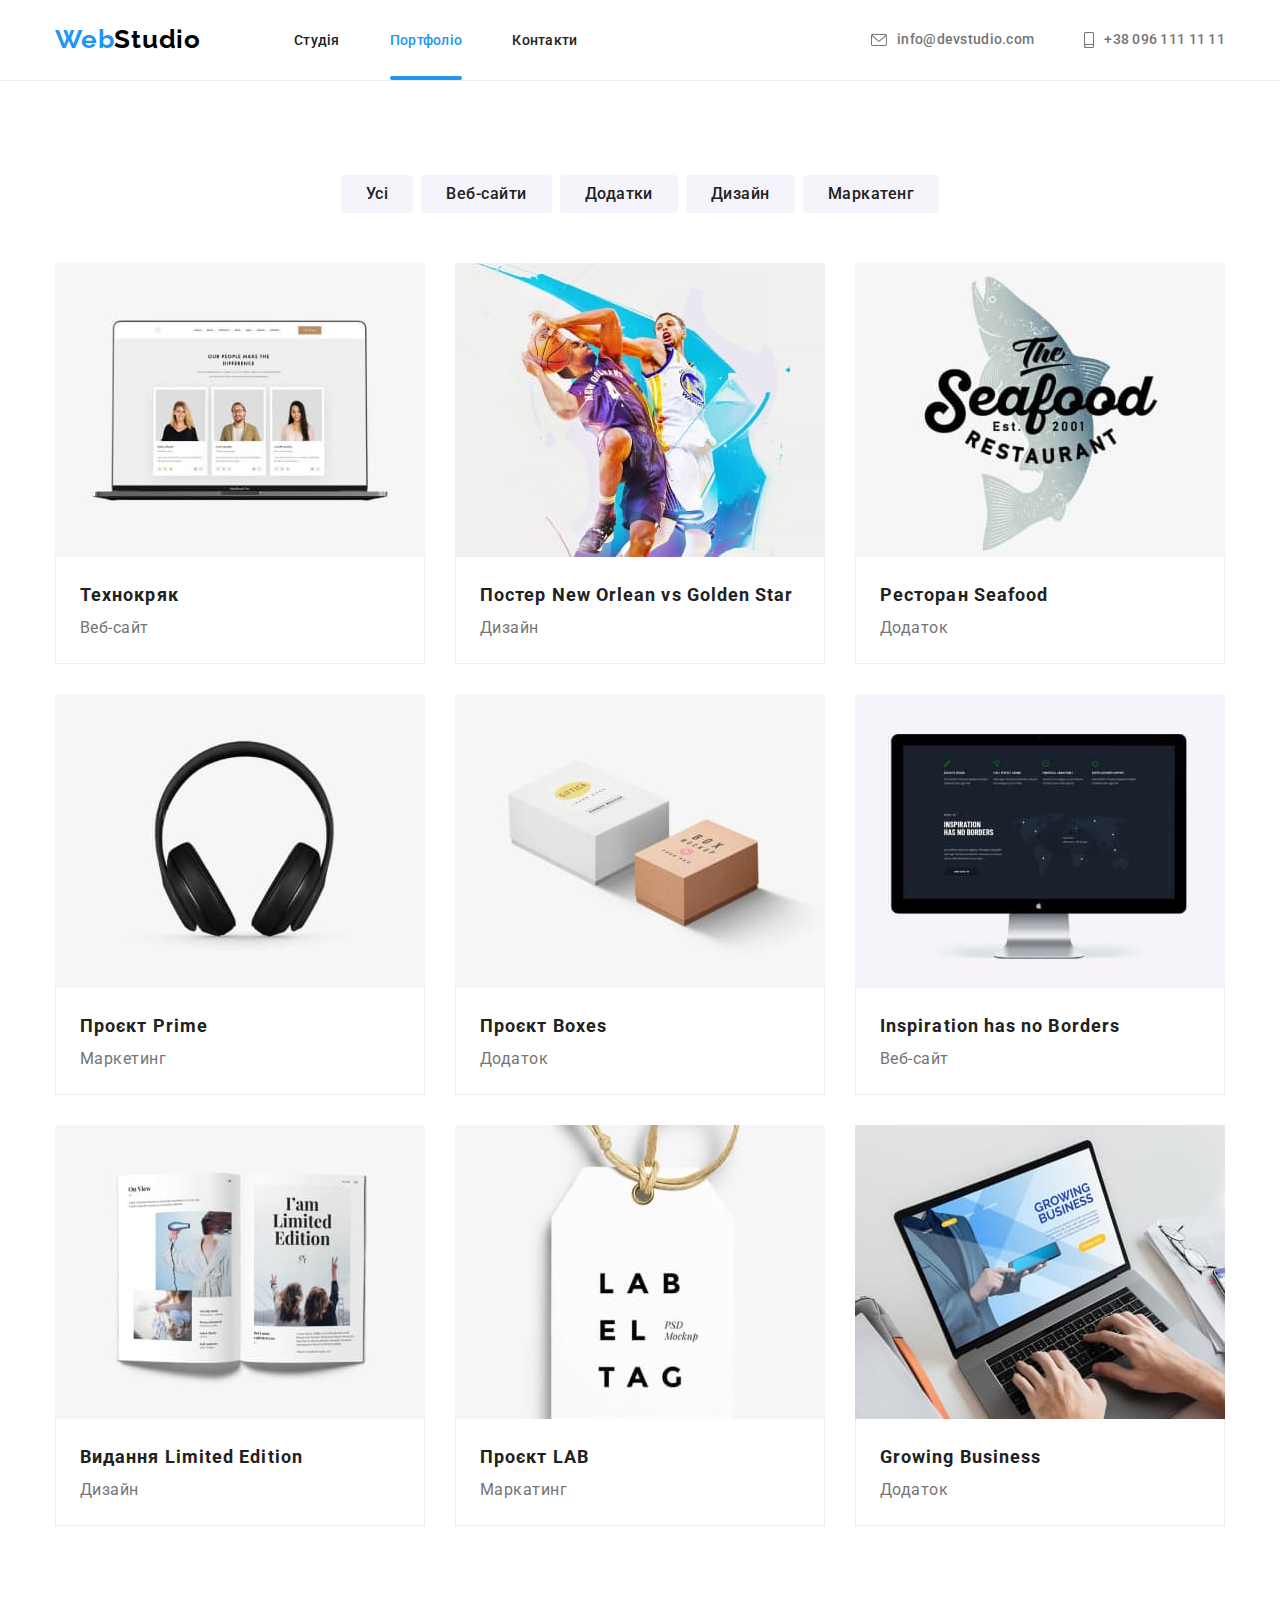
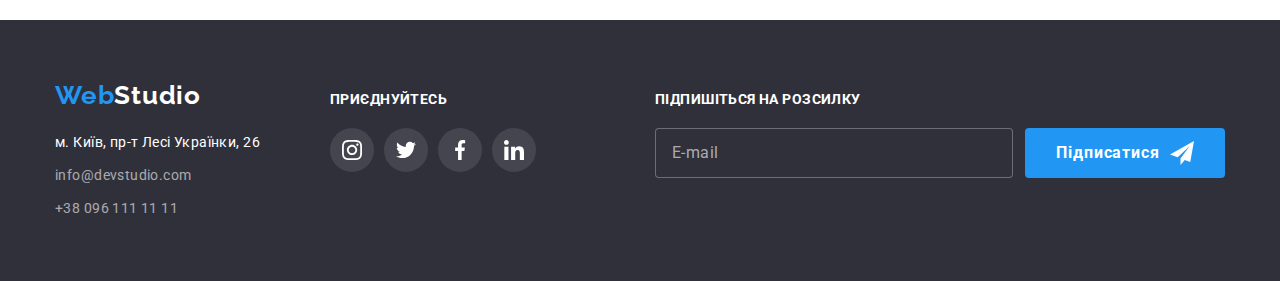
==== commit a72c71cc: "оформляет по БЭМ футер" ====
--- a/portfolio.html
+++ b/portfolio.html
@@ -275,52 +275,50 @@
     <footer class="footer">
         <div class="container footer-position">
             <div>
-                <div class="footer-logo">
-                    <a href="./index.html" class="logo logostudio-footer"><span class="logoweb">Web</span>Studio
-                    </a>
-                </div>
+                <a href="./index.html" class="logo footer__logo">Web<span class="logo__text--inversion">Studio</span></a>
                 <address>
-                    <ul class="footer-list">
-                        <li class="footer-item">
-                            <a href="https://goo.gl/maps/nLfdXFzBwr1mePBf7" target="_blank" rel="nofollow" class="addres">м.
+                    <ul class="footer-contact__list">
+                        <li class="footer-contact__item">
+                            <a href="https://goo.gl/maps/nLfdXFzBwr1mePBf7" target="_blank" rel="nofollow"
+                                class="footer-contact__link footer-contact__link--addres">м.
                                 Київ, пр-т
                                 Лесі Українки, 26</a>
                         </li>
-                        <li class="footer-item">
-                            <a href="mailto:info@devstudio.com" class="footer-contact">info@devstudio.com</a>
+                        <li class="footer-contact__item">
+                            <a href="mailto:info@devstudio.com" class="footer-contact__link">info@devstudio.com</a>
                         </li>
-                        <li class="footer-item">
-                            <a href="tel:+380961111111" class="footer-contact">+38 096 111 11 11</a>
+                        <li class="footer-contact__item">
+                            <a href="tel:+380961111111" class="footer-contact__link">+38 096 111 11 11</a>
                         </li>
                     </ul>
                 </address>
             </div>
-            <div class="footer-sm-block">
-                <p class="list-title footer-sm ">Приєднуйтесь</p>
-                <ul class="footer-sm-list">
+            <div class="sm">
+                <p class="sm__title">Приєднуйтесь</p>
+                <ul class="sm__list sm__list--geometry">
                     <li class="sm-item">
-                        <a class="sm-link footer-link" href="">
+                        <a class="sm__link sm__link--inversion" href="">
                             <svg width="20px" height="20px">
                                 <use href="./images/symbol-defs.svg#instagram"></use>
                             </svg>
                         </a>
                     </li>
                     <li class="sm-item">
-                        <a class="sm-link footer-link" href="">
+                        <a class="sm__link sm__link--inversion" href="">
                             <svg width="20px" height="20px">
                                 <use href="./images/symbol-defs.svg#twitter"></use>
                             </svg>
                         </a>
                     </li>
                     <li class="sm-item">
-                        <a class="sm-link footer-link" href="">
+                        <a class="sm__link sm__link--inversion" href="">
                             <svg width="20px" height="20px">
                                 <use href="./images/symbol-defs.svg#facebook"></use>
                             </svg>
                         </a>
                     </li>
                     <li class="sm-item">
-                        <a class="sm-link footer-link" href="">
+                        <a class="sm__link sm__link--inversion" href="">
                             <svg width="20px" height="20px">
                                 <use href="./images/symbol-defs.svg#linkedin"></use>
                             </svg>
@@ -328,20 +326,20 @@
                     </li>
                 </ul>
             </div>
-            <form name="signup_form" autocomplete="off" class="footer-form">
-                <p class="footer-form-title">Підпишіться на розсилку</p>
-                <div class="lable-position">
-                    <label for="">
-                        <input type="email" name="email" placeholder="E-mail" class="footer-input" />
+            <div class="footer-form">
+                <p class="footer-form__title">Підпишіться на розсилку</p>
+                <form name="signup_form" class="form">
+                    <label for="" class="form__lable">
+                        <input type="email" name="email" placeholder="E-mail" class="form__input" />
                     </label>
-                    <button type="submit" class="button footer-form-button">
-                        Підписатися <svg width="24px" height="24px" class="send-icon">
+                    <button type="submit" class="button">
+                        Підписатися <svg width="24px" height="24px" class="button__icon">
                             <use href="./images/symbol-defs.svg#send"></use>
                         </svg>
                     </button>
-                </div>
+                </form>
     
-            </form>
+            </div>
     
         </div>
     </footer>
--- a/css/styles.css
+++ b/css/styles.css
@@ -46,29 +46,10 @@
    padding: 0;
     }
 
-.section-list {
-    list-style: none;
-    
-}
-
 img {
     max-width: 100%;
     display: block;
 }
-
-.container {
-    width: 1200px;
-    padding-left: 15px;
-    padding-right: 15px;
-    margin-left: auto;
-    margin-right: auto;
-}
-
-.section {
-    padding-top: 94px;
-    padding-bottom: 94px;
-}
-
 .visually-hidden {
     position: absolute;
     width: 1px;
@@ -82,7 +63,13 @@
     clip: rect(0 0 0 0);
     overflow: hidden;
 }
-
+.container {
+    width: 1200px;
+    padding-left: 15px;
+    padding-right: 15px;
+    margin-left: auto;
+    margin-right: auto;
+}
 
  /* logo */
 
@@ -211,8 +198,122 @@
     color: var(--accent-color) ;
 }
 
-
-
+/* buttons */
+
+.button {
+    width: 200px;
+    height: 50px;
+
+    display: inline-flex;
+    align-items: center;
+    justify-content: center;
+
+    font-family: inherit;
+    font-weight: 700;
+    font-size: 16px;
+    line-height: 1.88;
+    letter-spacing: 0.06em;
+
+    border: none;
+    border-radius: 4px;
+    cursor: pointer;
+    color: var(--secondary-title-color);
+    background-color: var(--accent-color);
+    transition: background-color 250ms cubic-bezier(0.4, 0, 0.2, 1),
+                box-shadow 250ms cubic-bezier(0.4, 0, 0.2, 1);
+}
+
+ .button__icon {
+     fill: var(--secondary-title-color);
+     margin-left: 10px;
+ }
+
+.button:hover,
+.button:focus {
+    box-shadow: 0px 4px 4px rgba(0, 0, 0, 0.15);
+    background-color: var(--active-button);
+    
+}
+
+
+.close-button {
+    position: absolute;
+    right: 8px;
+    top: 8px;
+
+    width: 30px;
+    height: 30px;
+    background-color: var(--base-backgroud-color);
+    border: 1px solid var(--close-button-border);
+    border-radius: 50%;
+    transition: fill 250ms cubic-bezier(0.4, 0, 0.2, 1);
+    cursor: pointer;
+}
+
+.close-button:hover,
+.close-button:focus {
+    background-color: var(--base-backgroud-color);
+    fill: var(--accent-color);
+    box-shadow: none;
+}
+
+.modal-button-position {
+    display: flex;
+    align-items: center;
+    justify-content: center;
+}
+
+.button-list {
+    display: flex;
+    justify-content: center;
+    list-style: none;
+    padding-bottom: 50px;
+    
+}
+
+.button-item {
+    margin-right: 8px;
+}
+
+.button-item:last-child {
+    margin-right: 0;
+}
+
+.portfolio-button {
+    display: inline-block;
+    padding: 6px 25px;
+
+    font-weight: 500;
+    font-size: 16px;
+    line-height: 1.62;
+    text-align: center;
+    letter-spacing: 0.03em;
+    color: var(--title-color);
+    background-color: var(--third-background-color);
+    border: none;
+    border-radius: 4px;
+    cursor: pointer;
+
+    transition: color 250ms cubic-bezier(0.4, 0, 0.2, 1),
+        background-color 250ms cubic-bezier(0.4, 0, 0.2, 1),
+        box-shadow 250ms cubic-bezier(0.4, 0, 0.2, 1);
+}
+
+.portfolio-button:hover,
+.portfolio-button:focus {
+    color: var(--secondary-title-color);
+    background-color: var(--accent-color);
+    box-shadow: 0px 3px 1px rgba(0, 0, 0, 0.1), 0px 1px 2px rgba(0, 0, 0, 0.08), 0px 2px 2px rgba(0, 0, 0, 0.12);
+
+
+}
+
+/* section */
+
+.section {
+    padding-top: 94px;
+    padding-bottom: 94px;
+}
 /* hero */
 
 .section__hero {
@@ -223,170 +324,62 @@
     padding-top: 200px;
     padding-bottom: 200px;
     text-align: center;
-    background-color: var(--secondary-background-color) ;
-    background-image: linear-gradient(to right, rgba(47, 48, 58, 0.4), rgba(47, 48, 58, 0.4) ), url(../images/bcg-img.jpg);
+    background-color: var(--secondary-background-color);
+    background-image: linear-gradient(to right, rgba(47, 48, 58, 0.4), rgba(47, 48, 58, 0.4)), url(../images/bcg-img.jpg);
     background-size: cover;
     background-repeat: no-repeat;
     background-position: center;
-    
-}
+
+}
+
 .hero__title {
     width: 692px;
     margin-left: auto;
     margin-right: auto;
     margin-bottom: 30px;
-    
+
     font-weight: 900;
     font-size: 44px;
-    line-height: 1.36;    
+    line-height: 1.36;
     text-align: center;
     letter-spacing: 0.06em;
     text-transform: uppercase;
-    
-    color: var(--secondary-title-color) ;
-}
-
-/* buttons */
-
-.button {
-    width: 200px;
-    height: 50px;
-
-    font-family: inherit;
+
+    color: var(--secondary-title-color);
+}
+
+.section__title {
+    margin-bottom: 50px;
+
     font-weight: 700;
-    font-size: 16px;
-    line-height: 1.88;
-    letter-spacing: 0.06em;
-
-    border: none;
-    border-radius: 4px;
-    cursor: pointer;
-    color: var(--secondary-title-color);
-    background-color: var(--accent-color);
-    transition: background-color 250ms cubic-bezier(0.4, 0, 0.2, 1),
-                box-shadow 250ms cubic-bezier(0.4, 0, 0.2, 1);
-}
-
-.button:hover,
-.button:focus {
-    box-shadow: 0px 4px 4px rgba(0, 0, 0, 0.15);
-    background-color: var(--active-button);
-    
-}
-
-.footer-form-button {
-    display: flex;
-    align-items: center;
-    justify-content: center;
-
-    margin-left: 12px;
-    padding: 0;
-
-    fill: var(--secondary-title-color);
-}
-
- .send-icon {
-     margin-left: 10px;
- }
-
-.button-list {
-    display: flex;
-
-    padding-bottom: 50px;
-    justify-content: center;
+    font-size: 36px;
+    line-height: 1.16;
+    text-align: center;
+    letter-spacing: 0.03em;
+    color: var(--title-color);
+}
+.section__subtitle {
+    margin-bottom: 10px;
+
+    font-weight: 700;
+    font-size: 14px;
+    line-height: 1.14;
+    letter-spacing: 0.03em;
+    text-transform: uppercase;
+    color: var(--title-color);
+}
+
+.section__list{
+    display: flex;
+    gap: 30px;
     list-style: none;
-}
-
-.button-item {
-    margin-right: 8px;
-}
-
-.button-item:last-child {
-    margin-right: 0;
-}
-
-.portfolio-button {
-    display: inline-block;
-    padding: 6px 25px;
-
-    font-weight: 500;
-    font-size: 16px;
-    line-height: 1.62;
-    text-align: center;
-    letter-spacing: 0.03em;
-    color: var(--title-color);
-    background-color: var(--third-background-color);
-    border: none;
-    border-radius: 4px;
-    cursor: pointer;
-
-    transition: color 250ms cubic-bezier(0.4, 0, 0.2, 1),
-        background-color 250ms cubic-bezier(0.4, 0, 0.2, 1),
-        box-shadow 250ms cubic-bezier(0.4, 0, 0.2, 1);
-}
-
-.portfolio-button:hover,
-.portfolio-button:focus {
-    color: var(--secondary-title-color);
-    background-color: var(--accent-color);
-    box-shadow: 0px 3px 1px rgba(0, 0, 0, 0.1), 0px 1px 2px rgba(0, 0, 0, 0.08), 0px 2px 2px rgba(0, 0, 0, 0.12);
-
-
-}
-
-.close-button {
-    position: absolute;
-    right: 8px;
-    top: 8px;
-
-    display: flex;
-    align-items: center;
-    justify-content: center;
-    width: 30px;
-    height: 30px;
-    background-color: var(--base-backgroud-color);
-    border: 1px solid var(--close-button-border);
-    border-radius: 50%;
-    transition: fill 250ms cubic-bezier(0.4, 0, 0.2, 1);
-    cursor: pointer;
-}
-
-.close-button:hover,
-.close-button:focus {
-    background-color: var(--base-backgroud-color);
-    fill: var(--accent-color);
-    box-shadow:none;
-}
-
-.modal-button-position {
-    display: flex;
-    align-items: center;
-    justify-content: center;
-}
-
-.modal-button {
-    margin-top: 30px;
-    padding: 0;
-
-    width: 200px;
-    height: 50px;
-}
-
-
-/* section */
-
-.section-list{
-    display: flex;
-    gap: 30px;
-    
-    
-}   
-
-.section-item {
-    width: 270px;
-}
-
-.section-icon{
+}  
+
+.section__item {
+    position: relative;
+}
+
+.section__icon{
     display: flex;
     align-items: center;
     justify-content: center;
@@ -398,63 +391,37 @@
     
 }
 
-
-.section-title {
-    margin-bottom: 50px;
-
-    font-weight: 700;
-    font-size: 36px;
-    line-height: 1.16;
-    text-align: center;
-    letter-spacing: 0.03em;
-    color: var(--title-color);
-    
-}
-
-.list-title {
-    margin-bottom: 10px;
+.section-development {
+    padding-top: 0;
+}
+
+.section-development__text {
+    position: absolute;
+    bottom: 0;
+    left: 0;
+
+    width: 100%;
+    height: 70px;
+    display: flex;
+    align-items: center;
+    justify-content: center;
 
     font-weight: 700;
     font-size: 14px;
     line-height: 1.14;
     letter-spacing: 0.03em;
     text-transform: uppercase;
-    color: var(--title-color);
-    
-}
-
-.section.skill {
-    padding-top: 0;
-}
-.skill-item {
-    position: relative;
-}
-
-.services {
-    width: 100%;
-    height: 70px;
-    display: flex;
-    align-items: center;
-    justify-content: center;
-
-    font-weight: 700;
-    font-size: 14px;
-    line-height: 1.14;
-    letter-spacing: 0.03em;
-    text-transform: uppercase;
     color: var(--secondary-title-color);
     background-color: var(--services-bgc);
 
-    position: absolute;
-    bottom: 0;
-    left: 0;
-}
-
-.section.worker {
+    
+}
+
+.section-worker {
     background-color: var(--third-background-color);
 }
 
-.worker-title {
+.section-worker__title {
     margin-top: 30px;    
     margin-bottom: 10px;
 
@@ -465,7 +432,7 @@
     color: var(--title-color);
 }
 
-.worker-item {
+.section-worker__item {
     text-align: center;
 
     background-color: var(--base-backgroud-color);
@@ -474,52 +441,14 @@
     border-radius: 0px 0px 4px 4px;
 }
 
-.worker-desc {
+.section-worker__text {
     margin-bottom: 16px;
     font-size: 16px;
     line-height: 1.18;
     letter-spacing: 0.03em;
 }
 
-.sm-list {
-    list-style: none;
-    display: flex;
-    justify-content: center;
-    gap: 10px;
-    margin-bottom: 30px;
-    
-}
-
-
-.sm-link {
-    display: flex;
-    justify-content: center;
-    align-items: center;
-    width: 44px;
-    height: 44px;
-    border-radius: 50%;
-    text-decoration: none;
-    fill: var(--icon-color);
-
-    transition: background-color 250ms cubic-bezier(0.4, 0, 0.2, 1),
-                fill 250ms cubic-bezier(0.4, 0, 0.2, 1);
-}
-
-.sm-link:hover,
-.sm-link:focus {
-    background-color: var(--accent-color);
-    fill: var(--secondary-title-color);
-    
-}
-
-.client-list {
-    list-style: none;
-    display: flex;
-    justify-content: center;
-    gap: 30px;
-}
-
-.client-link {
+.section__link {
     display: flex;
     justify-content: center;
     align-items: center;
@@ -533,10 +462,70 @@
                 border 250ms cubic-bezier(0.4, 0, 0.2, 1);
     }
 
-.client-link:hover,
-.client-link:focus {
+.section__link:hover,
+.section__link:focus {
     fill: var(--accent-color);
     border: 1px solid var(--accent-color);
+}
+
+/* socialmedia */
+.sm {
+    margin-left: 70px;
+}
+.sm__list {
+    list-style: none;
+    display: flex;
+    justify-content: center;
+    gap: 10px;
+    margin-bottom: 30px;
+
+}
+.sm__list--geometry {
+margin-bottom: 0;
+}
+
+
+.sm__link {
+    display: flex;
+    justify-content: center;
+    align-items: center;
+    width: 44px;
+    height: 44px;
+    border-radius: 50%;
+    text-decoration: none;
+    fill: var(--icon-color);
+
+    transition: background-color 250ms cubic-bezier(0.4, 0, 0.2, 1),
+        fill 250ms cubic-bezier(0.4, 0, 0.2, 1);
+}
+
+.sm__link:hover,
+.sm__link:focus {
+    background-color: var(--accent-color);
+    fill: var(--secondary-title-color);
+
+}
+
+.sm__title {
+    margin-bottom: 20px;
+
+    font-weight: 700;
+    font-size: 14px;
+    line-height: 1.14;
+    letter-spacing: 0.03em;
+    text-transform: uppercase;
+    color: var(--base-backgroud-color);
+}
+
+.sm__link--inversion {
+    background-color: var(--footer-bgc-icon);
+    fill: var(--base-backgroud-color);
+    transition: background-color 250ms cubic-bezier(0.4, 0, 0.2, 1);
+}
+
+.sm__link--inversion:hover,
+.sm__link--inversion:focus {
+    background-color: var(--accent-color);
 }
 
 /* footer */
@@ -547,77 +536,49 @@
 }
 
 
-.footer-list {
+.footer-contact__list {
     display: inline-block;
     list-style: none;
 }
 
-.footer-item {
+.footer-contact__item {
     margin-bottom: 9px;
 }
 
-.footer-item:last-child {
+.footer-contact__item:last-child {
     margin-bottom: 0;
 }
 
-.addres {
+.footer-contact__link {
+    text-decoration: none;
     font-style: normal;
-    text-decoration: none;
-
-    color: var(--secondary-title-color) ;
-    transition: color 250ms cubic-bezier(0.4, 0, 0.2, 1);
-}
-
-.footer-contact {
-    display: inline-block;
-    font-style: normal;
-    text-decoration: none;
-
     color: var(--secondary-text-color);
     transition: color 250ms cubic-bezier(0.4, 0, 0.2, 1);
 }
-.addres:hover,
-.footer-contact:hover,
-.addres:focus,
-.footer-contact:focus
+
+.footer-contact__link--addres {
+    color: var(--secondary-title-color) ;
+}
+
+.footer-contact__link:hover,
+.footer-contact__link:focus
 {
  color: var(--accent-color);
-
-}
-
-.list-title.footer-sm {
-    margin-bottom: 20px;
-    color: var(--base-backgroud-color);
-}
-
-.footer-sm-list {
-    list-style: none;
-    display: flex;
-    gap: 10px;
-}
-.sm-link.footer-link {
-    background-color: var(--footer-bgc-icon);
-    fill: var(--base-backgroud-color);
-    transition: background-color 250ms cubic-bezier(0.4, 0, 0.2, 1);
-}
-
-.sm-link.footer-link:hover,
-.sm-link.footer-link:focus {
-    background-color: var(--accent-color);
 }
 
 .container.footer-position {
     display: flex;
     align-items: baseline;
 }
-.footer-sm-block {
-    margin-left: 70px;
-}
+
 
 .footer-form {
     margin-left: auto;
 }
-.footer-form-title {
+.form {
+    display: flex;
+}
+.footer-form__title {
     margin-bottom: 20px;
 
     font-weight: 700;
@@ -627,8 +588,11 @@
     text-transform: uppercase;
     color: var(--secondary-title-color);
 }
-
-.footer-input {
+.form__lable {
+    margin-right: 12px;
+}
+
+.form__input {
     width: 358px;
     height: 50px;
 
@@ -641,12 +605,12 @@
     transition: border 250ms cubic-bezier(0.4, 0, 0.2, 1);
 }
 
-.footer-input:focus {
+.form__input:focus {
     outline: none;
     border: 1px solid var(--accent-color);
 }
 
-.footer-input::placeholder {
+.form__input::placeholder {
     font-size: 16px;
     line-height: 1.25;
     letter-spacing: 0.03em;
@@ -654,125 +618,20 @@
     color: var(--secondary-text-color);
 }
 
-.lable-position {
-    display: flex;
-}
-
-
- 
-/* Portfolio */
-
-.portfolio {
-    padding-bottom: 94px;
-    padding-top: 94px;
-}
-
-.portfolio-main-title {
-    color: var(--title-color);
-}
-
-.portfolio-list {
-    display: flex;
-    flex-wrap: wrap;
-    list-style: none;
-}
-
-.portfolio-item {
-    width: calc((100% - 60px) / 3 );
-    margin-right: 30px;
-    margin-bottom: 30px; 
-}
-
-.portfolio-item:nth-child(3n) {
-    margin-right: 0;
-}
-
-.portfolio-item:nth-last-child(-n+3) {
-    margin-bottom: 0;
-}
-
-
-.portfolio-title {
-    font-weight: 700;
-    font-size: 18px;
-    line-height: 2;    
-    letter-spacing: 0.06em;
-    color: var(--title-color);
-    
-}
-
-.portfolio-desk {
-    font-size: 16px;
-    line-height: 1.88;    
-    letter-spacing: 0.03em;
-    color: var(--text-color);
-}
-
-.cards-dscr {
-   padding: 20px 0 20px 24px ;
-    border-left: 1px solid var(--cards-border);
-    border-right: 1px solid var(--cards-border);
-    border-bottom: 1px solid var(--cards-border);
-}
-
-.portfolio-link {
-    display: block;
-    text-decoration: none;
-    transition: box-shadow 250ms cubic-bezier(0.4, 0, 0.2, 1);
-}
-.portfolio-link:hover,
-.portfolio-link:focus {
-    box-shadow: 0px 1px 1px rgba(0, 0, 0, 0.12), 0px 4px 4px rgba(0, 0, 0, 0.06), 1px 4px 6px rgba(0, 0, 0, 0.16);
-    
-}
-
-.thumb {
-    position: relative;
-    overflow: hidden;
-}
-
-.overlay {
-    position: absolute;
-    left: 0;
-    top: 0;
-
-    display: flex;
-    justify-content: center;
-    align-items: center;
-    width: 100%;
-    height: 100%;
-    padding: 0 24px;
-
-    font-size: 18px;
-    line-height: 1.56;
-    letter-spacing: 0.03em;
-    color: var(--secondary-title-color);
-    background-color: var(--overlay-bcg);
-    
-    opacity: 0;
-    transform: translatey(100%);
-    transition: transform 250ms cubic-bezier(0.4, 0, 0.2, 1),
-                opacity 250ms cubic-bezier(0.4, 0, 0.2, 1);
-}
-
-.portfolio-link:hover .overlay {
-    transform: translatey(0);
-    opacity: 1;
-}
 
 /* Модальное окно */
 
-.backdrop{
+.backdrop {
     position: fixed;
     top: 0;
     left: 0;
-    width: 100%; 
+    width: 100%;
     height: 100%;
 
     background: var(--backdrop);
     opacity: 1;
     transition: opacity 250ms cubic-bezier(0.4, 0, 0.2, 1);
-    
+
 }
 
 .backdrop.is-hidden {
@@ -789,10 +648,10 @@
     position: absolute;
     top: 50%;
     left: 50%;
-   
-
-    min-width: 528px ;
-    min-height: 581px ;
+
+
+    min-width: 528px;
+    min-height: 581px;
 
     background: var(--base-backgroud-color);
     box-shadow: 0px 1px 3px rgba(0, 0, 0, 0.12), 0px 1px 1px rgba(0, 0, 0, 0.14), 0px 2px 1px rgba(0, 0, 0, 0.2);
@@ -810,18 +669,20 @@
     line-height: 1.15;
     text-align: center;
     letter-spacing: 0.03em;
-    
+
     color: var(--title-color);
 }
 
 .modal-form {
     padding: 40px;
 }
+
 .modal-label {
     display: block;
     margin-top: 10px;
 }
-.modal-title + .modal-label {
+
+.modal-title+.modal-label {
     margin-top: 0;
 }
 
@@ -841,9 +702,10 @@
     border: 1px solid var(--accent-color);
 }
 
-.input-position{
+.input-position {
     position: relative;
 }
+
 .modal-icon {
     position: absolute;
     top: 50%;
@@ -859,8 +721,8 @@
 .modal-input.textarea {
     resize: none;
     height: 120px;
-    padding: 12px 16px ;
-   
+    padding: 12px 16px;
+
 }
 
 .modal-input.textarea::placeholder {
@@ -868,7 +730,7 @@
     font-size: 12px;
     line-height: 1.16;
     letter-spacing: 0.01em;
-    
+
     color: var(--modal-textarea-placrholder);
 }
 
@@ -879,7 +741,7 @@
     margin: -1px;
     border: 0;
     padding: 0;
-    
+
     white-space: nowrap;
     clip-path: inset(100%);
     clip: rect(0 0 0 0);
@@ -893,23 +755,27 @@
     justify-content: center;
 
     margin-top: 20px;
-
-}
-
-.check-icon, .vector-icon {
+    margin-bottom: 30px;
+}
+
+.check-icon,
+.vector-icon {
     position: absolute;
     top: 50%;
     left: 10px;
     transform: translateY(-50%);
-    
-}
+
+}
+
 .check-icon {
     opacity: 0;
     transition: opacity 250ms cubic-bezier(0.4, 0, 0.2, 1);
 }
-.checkbox:checked ~ .check-icon {
+
+.checkbox:checked~.check-icon {
     opacity: 1;
 }
+
 .checkbox:checked~.vector-icon {
     opacity: 0;
 }
@@ -917,7 +783,7 @@
 .checkbox-link {
     position: relative;
     text-decoration: none;
-    display:block;
+    display: block;
     margin-left: 5px;
     color: var(--accent-color);
 }
@@ -932,4 +798,103 @@
     background-color: var(--accent-color);
 }
 
-
+ 
+/* Portfolio */
+
+.portfolio {
+    padding-bottom: 94px;
+    padding-top: 94px;
+}
+
+.portfolio-main-title {
+    color: var(--title-color);
+}
+
+.portfolio-list {
+    display: flex;
+    flex-wrap: wrap;
+    list-style: none;
+}
+
+.portfolio-item {
+    width: calc((100% - 60px) / 3 );
+    margin-right: 30px;
+    margin-bottom: 30px; 
+}
+
+.portfolio-item:nth-child(3n) {
+    margin-right: 0;
+}
+
+.portfolio-item:nth-last-child(-n+3) {
+    margin-bottom: 0;
+}
+
+
+.portfolio-title {
+    font-weight: 700;
+    font-size: 18px;
+    line-height: 2;    
+    letter-spacing: 0.06em;
+    color: var(--title-color);
+    
+}
+
+.portfolio-desk {
+    font-size: 16px;
+    line-height: 1.88;    
+    letter-spacing: 0.03em;
+    color: var(--text-color);
+}
+
+.cards-dscr {
+   padding: 20px 0 20px 24px ;
+    border-left: 1px solid var(--cards-border);
+    border-right: 1px solid var(--cards-border);
+    border-bottom: 1px solid var(--cards-border);
+}
+
+.portfolio-link {
+    display: block;
+    text-decoration: none;
+    transition: box-shadow 250ms cubic-bezier(0.4, 0, 0.2, 1);
+}
+.portfolio-link:hover,
+.portfolio-link:focus {
+    box-shadow: 0px 1px 1px rgba(0, 0, 0, 0.12), 0px 4px 4px rgba(0, 0, 0, 0.06), 1px 4px 6px rgba(0, 0, 0, 0.16);
+    
+}
+
+.thumb {
+    position: relative;
+    overflow: hidden;
+}
+
+.overlay {
+    position: absolute;
+    left: 0;
+    top: 0;
+
+    display: flex;
+    justify-content: center;
+    align-items: center;
+    width: 100%;
+    height: 100%;
+    padding: 0 24px;
+
+    font-size: 18px;
+    line-height: 1.56;
+    letter-spacing: 0.03em;
+    color: var(--secondary-title-color);
+    background-color: var(--overlay-bcg);
+    
+    opacity: 0;
+    transform: translatey(100%);
+    transition: transform 250ms cubic-bezier(0.4, 0, 0.2, 1),
+                opacity 250ms cubic-bezier(0.4, 0, 0.2, 1);
+}
+
+.portfolio-link:hover .overlay {
+    transform: translatey(0);
+    opacity: 1;
+}